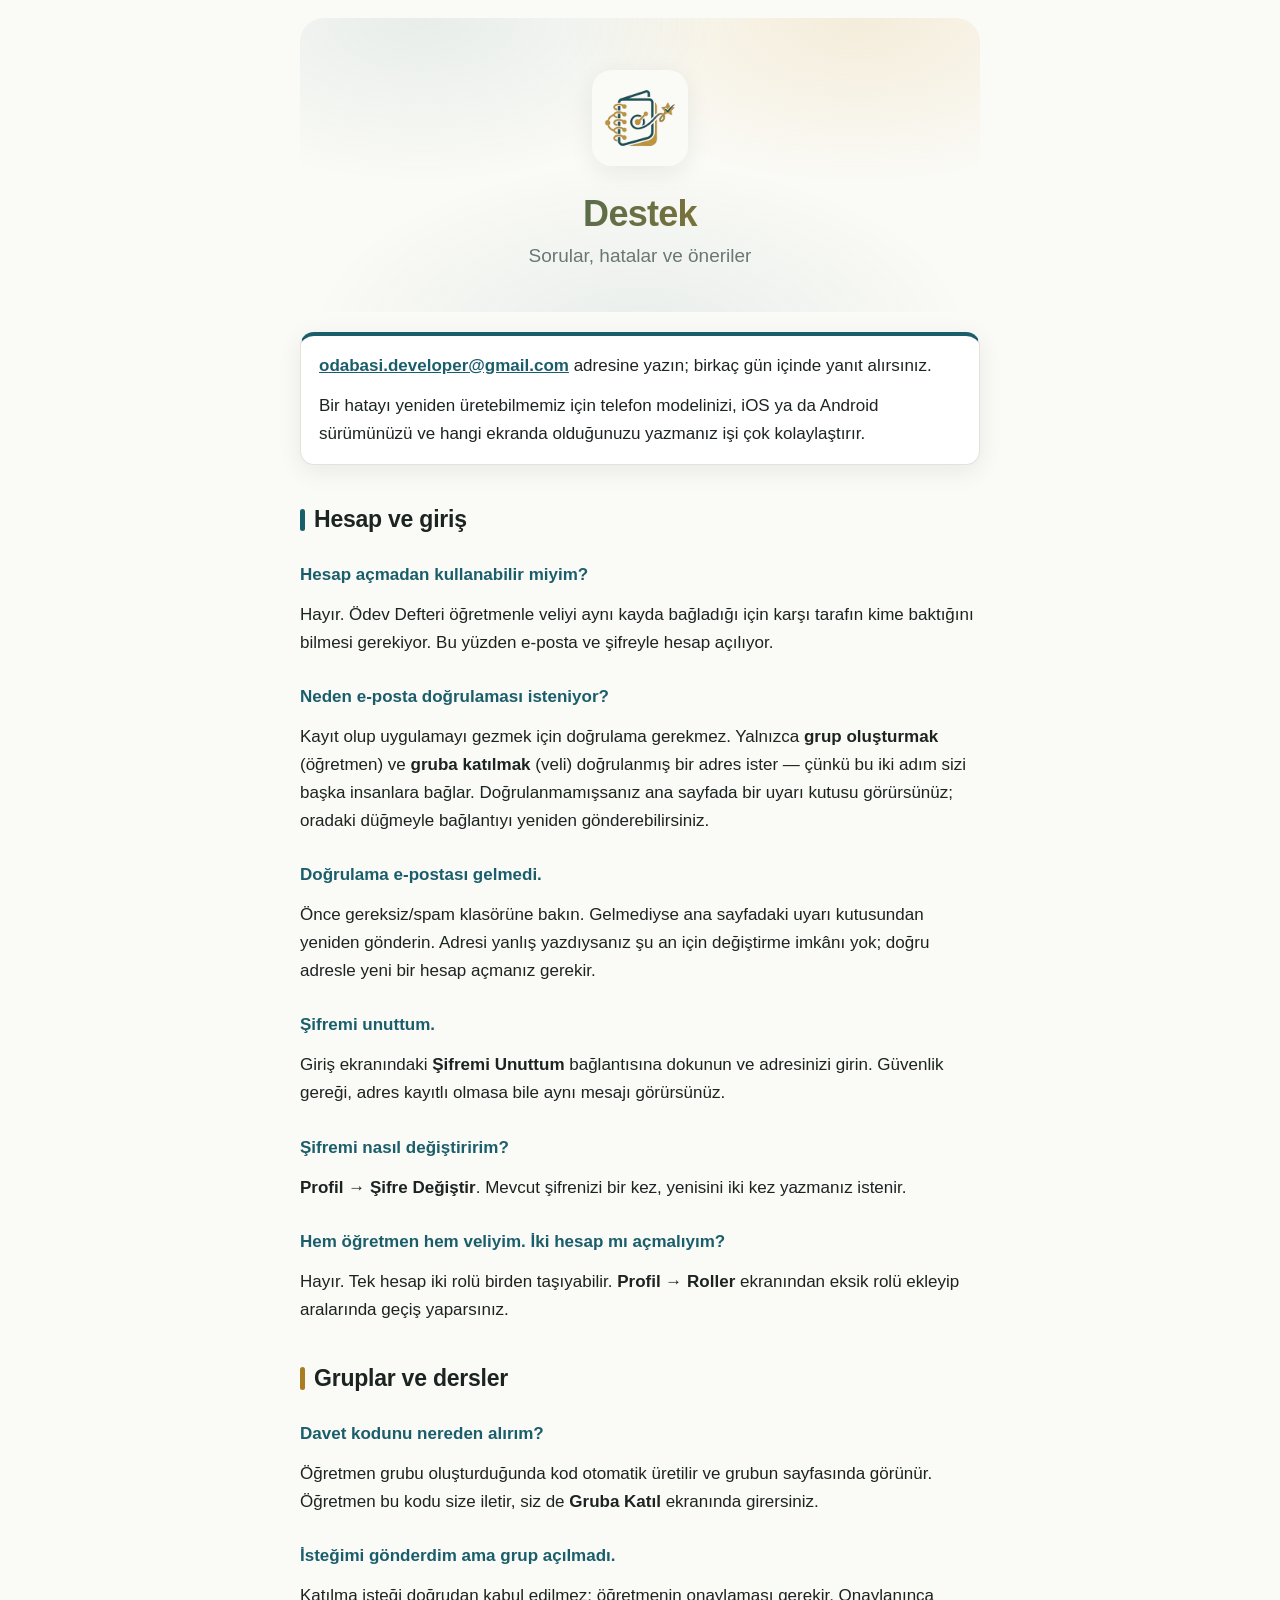
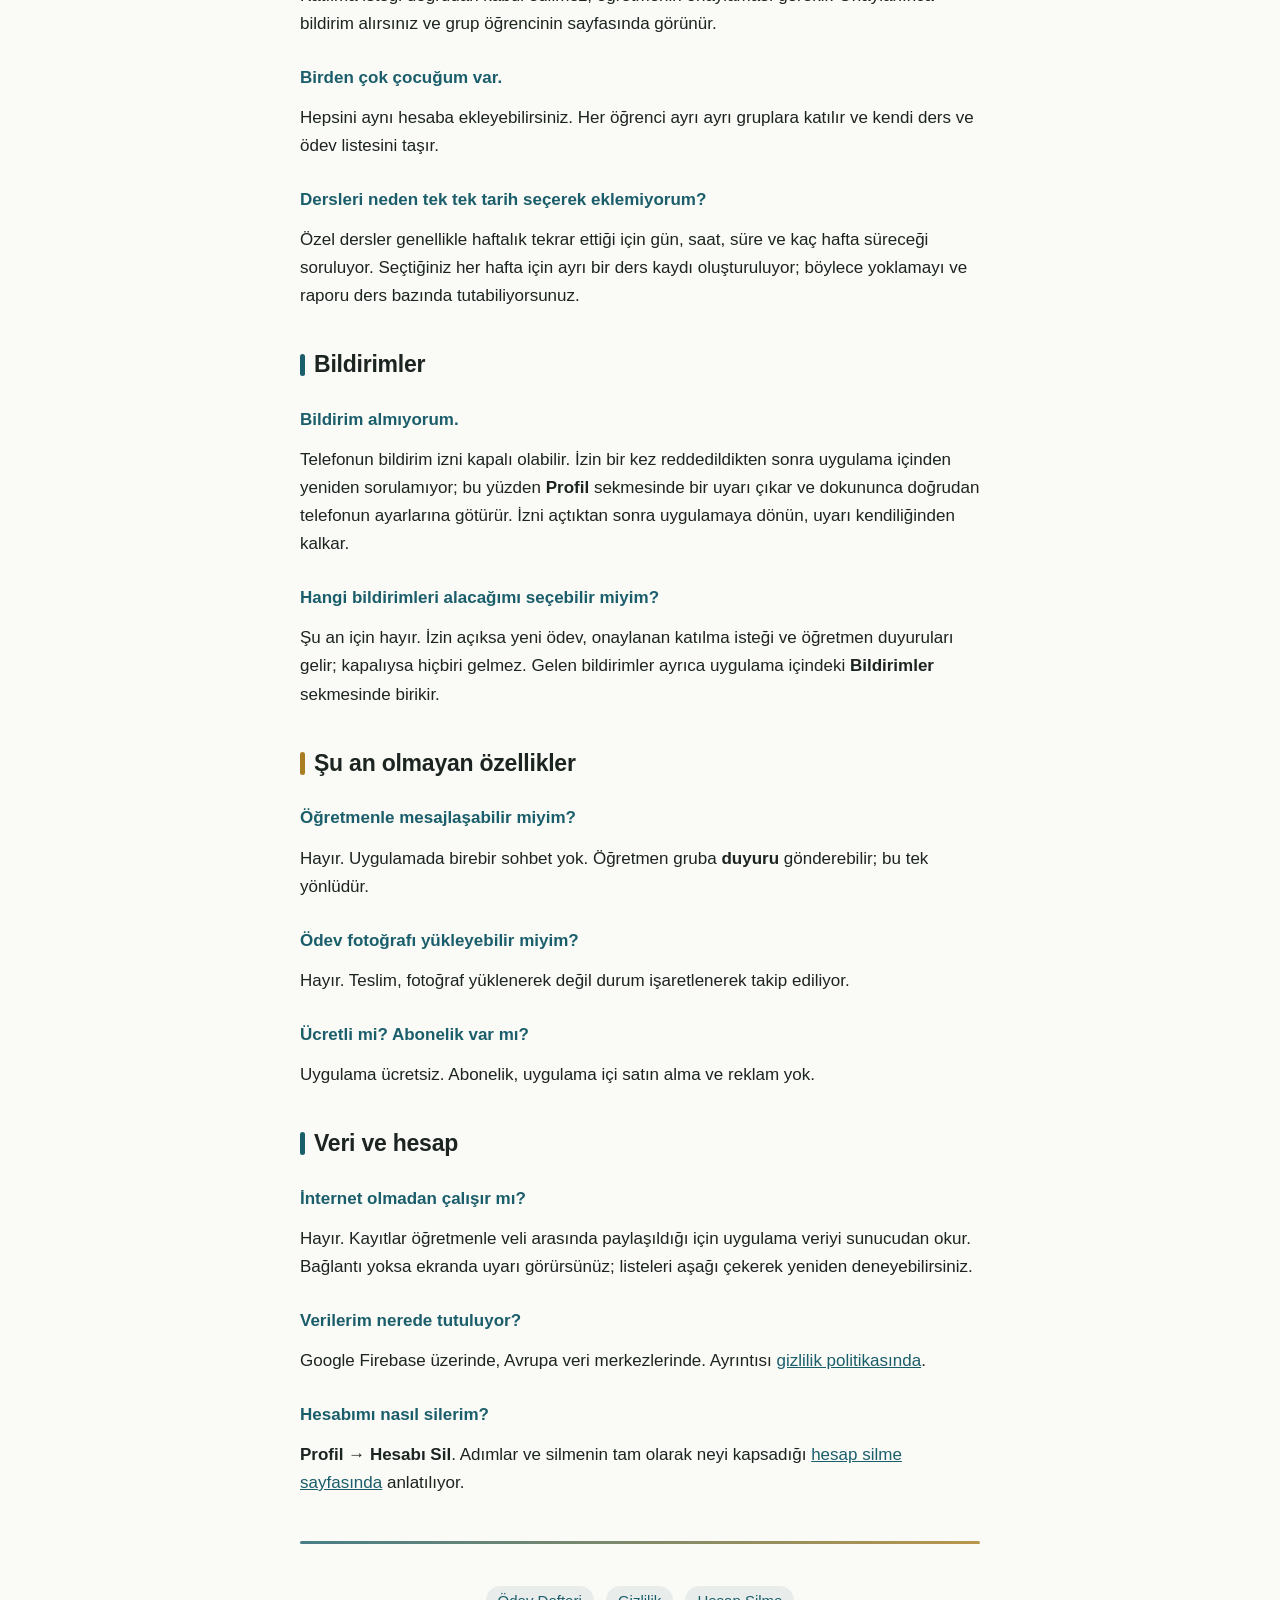
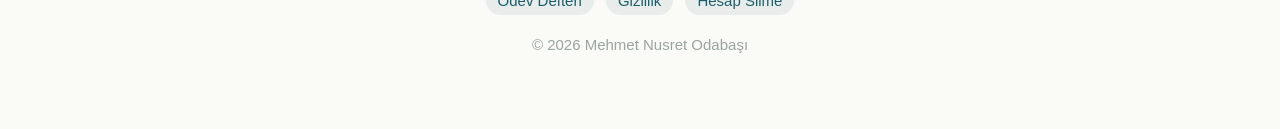
==== destek/index.html @ 672373b9 "Tanıtım, destek ve gizlilik sayfalarını kur Mağaza başvurusunun istediği destek, gizlilik politikası" ====
<!DOCTYPE html>
<html lang="tr">
<head>
<meta charset="utf-8">
<meta name="viewport" content="width=device-width, initial-scale=1">
<title>Ödev Defteri — Destek</title>
<meta name="description" content="Ödev Defteri için sık sorulan sorular ve iletişim.">
<link rel="icon" href="../assets/logo.png">
<link rel="stylesheet" href="../assets/style.css">
</head>
<body>
<div class="wrap">

<header>
  <img src="../assets/logo.png" alt="Ödev Defteri">
  <h1>Destek</h1>
  <p class="tagline">Sorular, hatalar ve öneriler</p>
</header>

<div class="contact">
  <p><a href="mailto:odabasi.developer@gmail.com">odabasi.developer@gmail.com</a>
  adresine yazın; birkaç gün içinde yanıt alırsınız.</p>
  <p>Bir hatayı yeniden üretebilmemiz için telefon modelinizi, iOS ya da Android
  sürümünüzü ve hangi ekranda olduğunuzu yazmanız işi çok kolaylaştırır.</p>
</div>

<h2>Hesap ve giriş</h2>

<h3>Hesap açmadan kullanabilir miyim?</h3>
<p>Hayır. Ödev Defteri öğretmenle veliyi aynı kayda bağladığı için karşı tarafın kime
baktığını bilmesi gerekiyor. Bu yüzden e-posta ve şifreyle hesap açılıyor.</p>

<h3>Neden e-posta doğrulaması isteniyor?</h3>
<p>Kayıt olup uygulamayı gezmek için doğrulama gerekmez. Yalnızca <b>grup oluşturmak</b>
(öğretmen) ve <b>gruba katılmak</b> (veli) doğrulanmış bir adres ister — çünkü bu iki
adım sizi başka insanlara bağlar. Doğrulanmamışsanız ana sayfada bir uyarı kutusu
görürsünüz; oradaki düğmeyle bağlantıyı yeniden gönderebilirsiniz.</p>

<h3>Doğrulama e-postası gelmedi.</h3>
<p>Önce gereksiz/spam klasörüne bakın. Gelmediyse ana sayfadaki uyarı kutusundan
yeniden gönderin. Adresi yanlış yazdıysanız şu an için değiştirme imkânı yok; doğru
adresle yeni bir hesap açmanız gerekir.</p>

<h3>Şifremi unuttum.</h3>
<p>Giriş ekranındaki <b>Şifremi Unuttum</b> bağlantısına dokunun ve adresinizi girin.
Güvenlik gereği, adres kayıtlı olmasa bile aynı mesajı görürsünüz.</p>

<h3>Şifremi nasıl değiştiririm?</h3>
<p><b>Profil → Şifre Değiştir</b>. Mevcut şifrenizi bir kez, yenisini iki kez
yazmanız istenir.</p>

<h3>Hem öğretmen hem veliyim. İki hesap mı açmalıyım?</h3>
<p>Hayır. Tek hesap iki rolü birden taşıyabilir. <b>Profil → Roller</b> ekranından
eksik rolü ekleyip aralarında geçiş yaparsınız.</p>

<h2>Gruplar ve dersler</h2>

<h3>Davet kodunu nereden alırım?</h3>
<p>Öğretmen grubu oluşturduğunda kod otomatik üretilir ve grubun sayfasında görünür.
Öğretmen bu kodu size iletir, siz de <b>Gruba Katıl</b> ekranında girersiniz.</p>

<h3>İsteğimi gönderdim ama grup açılmadı.</h3>
<p>Katılma isteği doğrudan kabul edilmez; öğretmenin onaylaması gerekir. Onaylanınca
bildirim alırsınız ve grup öğrencinin sayfasında görünür.</p>

<h3>Birden çok çocuğum var.</h3>
<p>Hepsini aynı hesaba ekleyebilirsiniz. Her öğrenci ayrı ayrı gruplara katılır ve
kendi ders ve ödev listesini taşır.</p>

<h3>Dersleri neden tek tek tarih seçerek eklemiyorum?</h3>
<p>Özel dersler genellikle haftalık tekrar ettiği için gün, saat, süre ve kaç hafta
süreceği soruluyor. Seçtiğiniz her hafta için ayrı bir ders kaydı oluşturuluyor;
böylece yoklamayı ve raporu ders bazında tutabiliyorsunuz.</p>

<h2>Bildirimler</h2>

<h3>Bildirim almıyorum.</h3>
<p>Telefonun bildirim izni kapalı olabilir. İzin bir kez reddedildikten sonra
uygulama içinden yeniden sorulamıyor; bu yüzden <b>Profil</b> sekmesinde bir uyarı
çıkar ve dokununca doğrudan telefonun ayarlarına götürür. İzni açtıktan sonra
uygulamaya dönün, uyarı kendiliğinden kalkar.</p>

<h3>Hangi bildirimleri alacağımı seçebilir miyim?</h3>
<p>Şu an için hayır. İzin açıksa yeni ödev, onaylanan katılma isteği ve öğretmen
duyuruları gelir; kapalıysa hiçbiri gelmez. Gelen bildirimler ayrıca uygulama içindeki
<b>Bildirimler</b> sekmesinde birikir.</p>

<h2>Şu an olmayan özellikler</h2>

<h3>Öğretmenle mesajlaşabilir miyim?</h3>
<p>Hayır. Uygulamada birebir sohbet yok. Öğretmen gruba <b>duyuru</b> gönderebilir;
bu tek yönlüdür.</p>

<h3>Ödev fotoğrafı yükleyebilir miyim?</h3>
<p>Hayır. Teslim, fotoğraf yüklenerek değil durum işaretlenerek takip ediliyor.</p>

<h3>Ücretli mi? Abonelik var mı?</h3>
<p>Uygulama ücretsiz. Abonelik, uygulama içi satın alma ve reklam yok.</p>

<h2>Veri ve hesap</h2>

<h3>İnternet olmadan çalışır mı?</h3>
<p>Hayır. Kayıtlar öğretmenle veli arasında paylaşıldığı için uygulama veriyi
sunucudan okur. Bağlantı yoksa ekranda uyarı görürsünüz; listeleri aşağı çekerek
yeniden deneyebilirsiniz.</p>

<h3>Verilerim nerede tutuluyor?</h3>
<p>Google Firebase üzerinde, Avrupa veri merkezlerinde. Ayrıntısı
<a href="../gizlilik/">gizlilik politikasında</a>.</p>

<h3>Hesabımı nasıl silerim?</h3>
<p><b>Profil → Hesabı Sil</b>. Adımlar ve silmenin tam olarak neyi kapsadığı
<a href="../hesap-silme/">hesap silme sayfasında</a> anlatılıyor.</p>

<hr>
<footer>
  <a href="../">Ödev Defteri</a>
  <a href="../gizlilik/">Gizlilik</a>
  <a href="../hesap-silme/">Hesap Silme</a>
  <div class="copyright">© 2026 Mehmet Nusret Odabaşı</div>
</footer>

</div>
</body>
</html>
---- assets/style.css ----
/* Her sayfanin paylastigi stil dosyasi. Palet uygulamadan aliniyor:
   kirik beyaz zemin uzerine koyu teal, vurgu olarak altin sarisi —
   ikisi de logodan gelen marka renkleri.

   Once telefon: temel kurallar dar ekrani hedefler, medya sorgulari
   yalnizca genis ekrani ferahlatir ve koyu temaya uyarlar. */

:root {
  --ink: #1c2421;
  --ink-soft: #6b7772;
  --ink-faint: #9aa5a0;
  --ground: #fafaf6;
  --card: #ffffff;
  --line: #e4e3da;

  --teal: #1b5e6b;
  --gold: #a97d22;

  /* Ayni iki renk dusuk saydamlikta; kart ve rozet dolgulari icin. */
  --teal-tint: #1b5e6b14;
  --gold-tint: #d8a43c26;

  --shadow: 0 6px 24px rgb(28 36 33 / 0.08);
}

@media (prefers-color-scheme: dark) {
  :root {
    --ink: #eceeed;
    --ink-soft: #aab4b0;
    --ink-faint: #85908c;
    --ground: #0e1614;
    --card: #18211f;
    --line: #2c3734;

    /* Koyu zeminde marka renkleri okunmuyor; ayni tonun acigi kullanilir. */
    --teal: #7cc0cc;
    --gold: #e8be68;

    --teal-tint: #7cc0cc1f;
    --gold-tint: #e8be681f;

    --shadow: 0 6px 24px rgb(0 0 0 / 0.35);
  }
}

* { box-sizing: border-box; }

body {
  margin: 0;
  padding: 0 18px 64px;
  background: var(--ground);
  color: var(--ink);
  font: 17px/1.65 -apple-system, BlinkMacSystemFont, "Segoe UI", Roboto, Helvetica, Arial, sans-serif;
  -webkit-text-size-adjust: 100%;
  overflow-wrap: break-word;
}

img { max-width: 100%; }

.wrap { max-width: 680px; margin: 0 auto; }

/* Baslik — iki marka rengini tasiyan yumusak bir bant */

header {
  position: relative;
  margin: 18px 0 8px;
  padding: 40px 20px 32px;
  text-align: center;
  border-radius: 24px;
  background:
    radial-gradient(62% 80% at 18% 0%, var(--teal-tint), transparent 70%),
    radial-gradient(62% 80% at 82% 0%, var(--gold-tint), transparent 70%),
    radial-gradient(70% 90% at 50% 112%, var(--teal-tint), transparent 70%);
}

header img {
  width: 84px;
  height: 84px;
  border-radius: 20px;
  box-shadow: var(--shadow);
}

h1 {
  margin: 18px 0 6px;
  font-size: clamp(28px, 8vw, 36px);
  line-height: 1.15;
  letter-spacing: -0.02em;
  background: linear-gradient(100deg, var(--teal), var(--gold) 90%);
  -webkit-background-clip: text;
  background-clip: text;
  color: transparent;
}

.tagline {
  margin: 0;
  color: var(--ink-soft);
  font-size: clamp(16px, 4.4vw, 19px);
}

/* Bolum basliklari — teal ve altin arasinda donen renkli cubuk */

h2 {
  position: relative;
  margin: 40px 0 12px;
  padding-left: 14px;
  font-size: clamp(20px, 5.4vw, 23px);
  line-height: 1.3;
  letter-spacing: -0.01em;
}

h2::before {
  content: "";
  position: absolute;
  left: 0;
  top: 0.16em;
  bottom: 0.16em;
  width: 5px;
  border-radius: 3px;
  background: var(--teal);
}

h2:nth-of-type(even)::before { background: var(--gold); }

/* Basligin altinda renkli bir kart listesi varsa cubuk kendiliginden
   donen renge degil o listenin rengine uymali; yoksa ogretmen bolumunun
   basligi altin, kartlari teal olup birbirini tutmuyor. */
h2.teal::before { background: var(--teal); }
h2.gold::before { background: var(--gold); }

h3 {
  margin: 26px 0 4px;
  font-size: 17px;
  color: var(--teal);
}

p { margin: 12px 0; }

a { color: var(--teal); }

hr {
  margin: 44px 0 0;
  border: 0;
  height: 3px;
  border-radius: 2px;
  background: linear-gradient(90deg, var(--teal), var(--gold));
  opacity: 0.8;
}

/* Rol ve ozellik kartlari — her satirin basinda numarali rozet */

.steps {
  list-style: none;
  margin: 18px 0;
  padding: 0;
  counter-reset: step;
}

.steps li {
  position: relative;
  counter-increment: step;
  background: var(--card);
  border: 1px solid var(--line);
  border-left: 5px solid var(--teal);
  border-radius: 14px;
  padding: 14px 16px 14px 56px;
  margin-bottom: 10px;
  box-shadow: var(--shadow);
}

.steps li::before {
  content: counter(step);
  position: absolute;
  left: 14px;
  top: 15px;
  width: 28px;
  height: 28px;
  border-radius: 50%;
  display: grid;
  place-items: center;
  font-size: 14px;
  font-weight: 700;
  color: var(--teal);
  background: var(--teal-tint);
}

.steps b { display: block; font-size: 17px; color: var(--teal); }

.steps span { color: var(--ink-soft); font-size: 15px; }

/* Altin varyant: veli tarafi, ogretmen tarafindan ayrilsin diye. */

.steps.gold li { border-left-color: var(--gold); }
.steps.gold li::before { color: var(--gold); background: var(--gold-tint); }
.steps.gold b { color: var(--gold); }

/* Duz madde listeleri — isaretler iki marka rengi arasinda doner */

ul.plain { padding-left: 22px; }

ul.plain li { margin: 7px 0; }

ul.plain li::marker { color: var(--teal); font-size: 1.1em; }
ul.plain li:nth-child(even)::marker { color: var(--gold); }

/* Iletisim ve uyari kutusu */

.contact {
  background: var(--card);
  border: 1px solid var(--line);
  border-top: 4px solid var(--teal);
  border-radius: 14px;
  padding: 16px 18px;
  margin: 20px 0;
  box-shadow: var(--shadow);
}

.contact.warn { border-top-color: var(--gold); }

.contact p:first-child { margin-top: 0; }
.contact p:last-child { margin-bottom: 0; }
.contact a { font-weight: 600; }

/* Politika basligi altindaki yururluk satiri */

.meta {
  display: inline-block;
  margin: 6px 0 0;
  padding: 5px 12px;
  border-radius: 999px;
  background: var(--teal-tint);
  color: var(--ink-soft);
  font-size: 14px;
  line-height: 1.5;
}

/* Alt bilgi */

footer {
  margin-top: 22px;
  padding-top: 18px;
  color: var(--ink-faint);
  font-size: 15px;
  line-height: 2.2;
  text-align: center;
}

footer a {
  margin: 0 4px;
  padding: 6px 12px;
  border-radius: 999px;
  background: var(--teal-tint);
  color: var(--teal);
  text-decoration: none;
  white-space: nowrap;
}

footer a:hover { text-decoration: underline; }

footer .copyright { margin-top: 16px; line-height: 1.6; }

/* Genis ekranlar */

@media (min-width: 560px) {
  body { padding: 0 24px 72px; }
  header { padding: 52px 24px 40px; }
  header img { width: 96px; height: 96px; }
  .steps li { padding-right: 20px; }
}
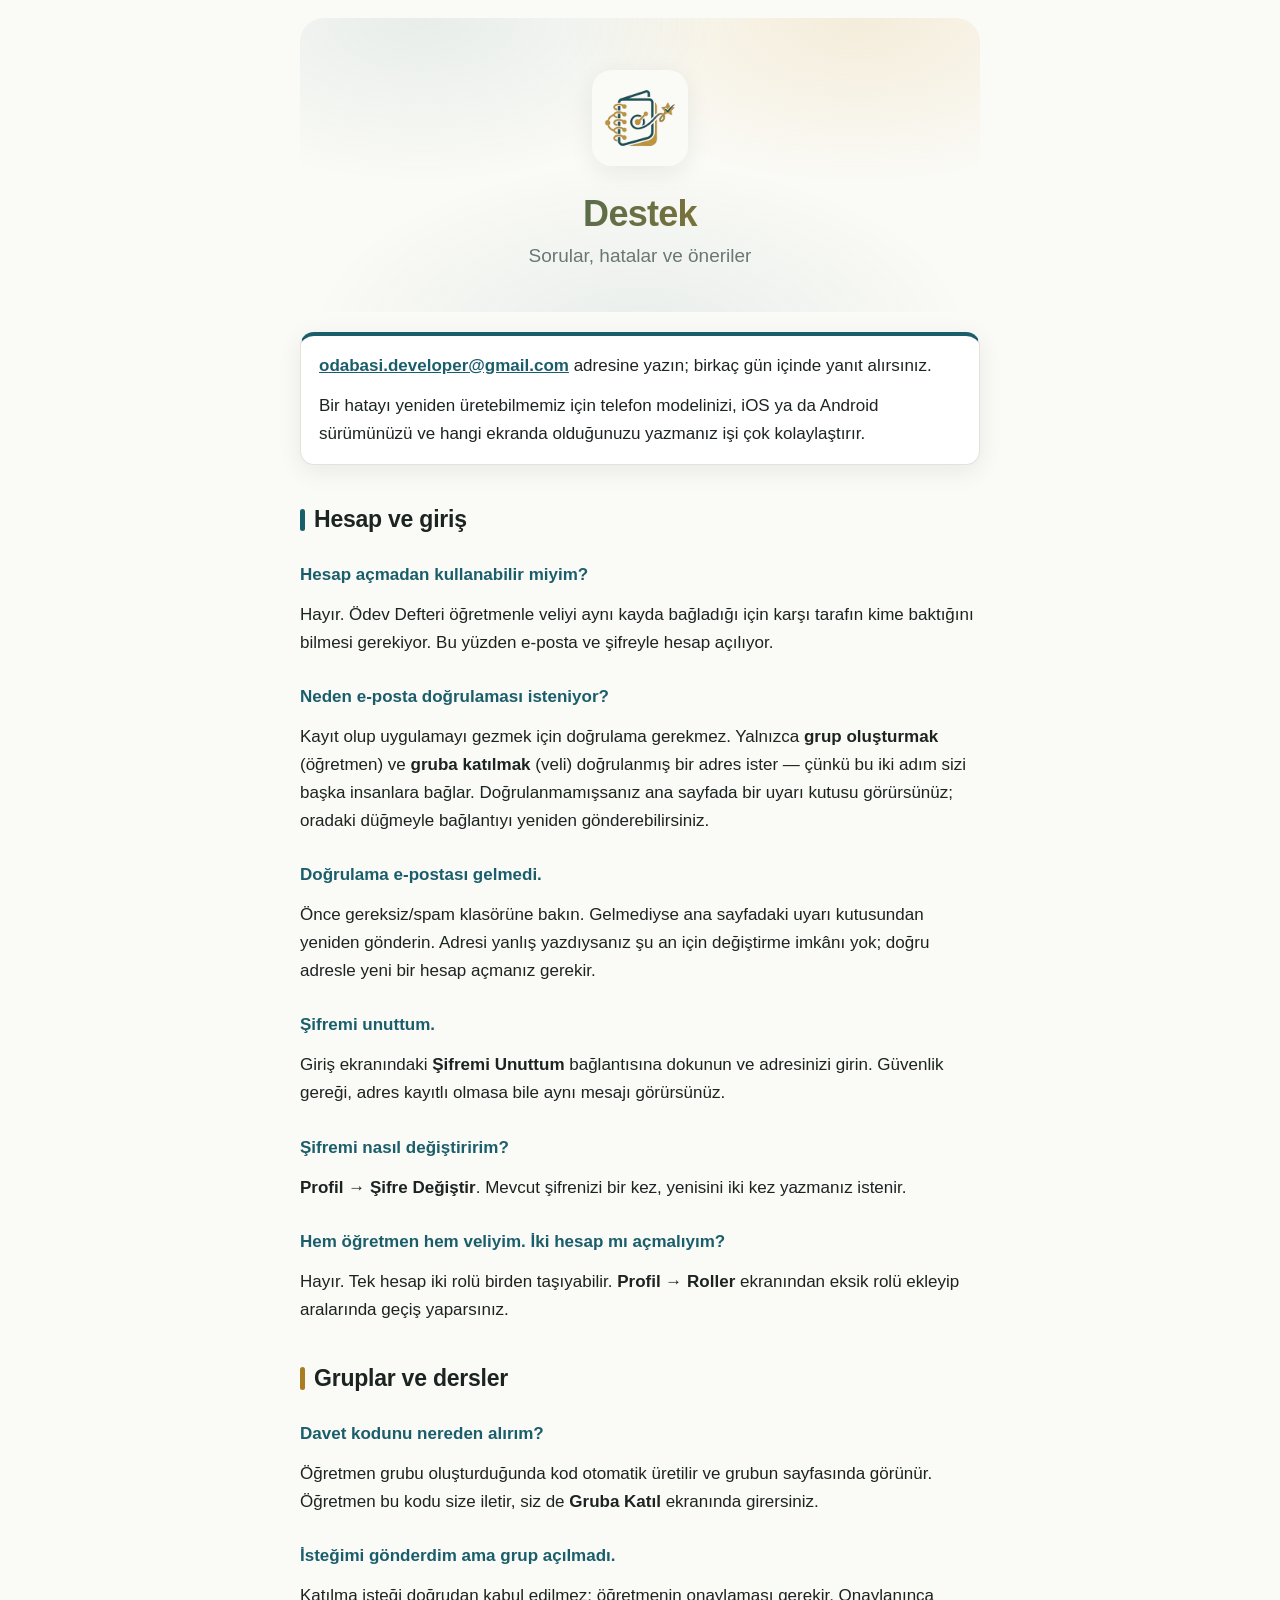
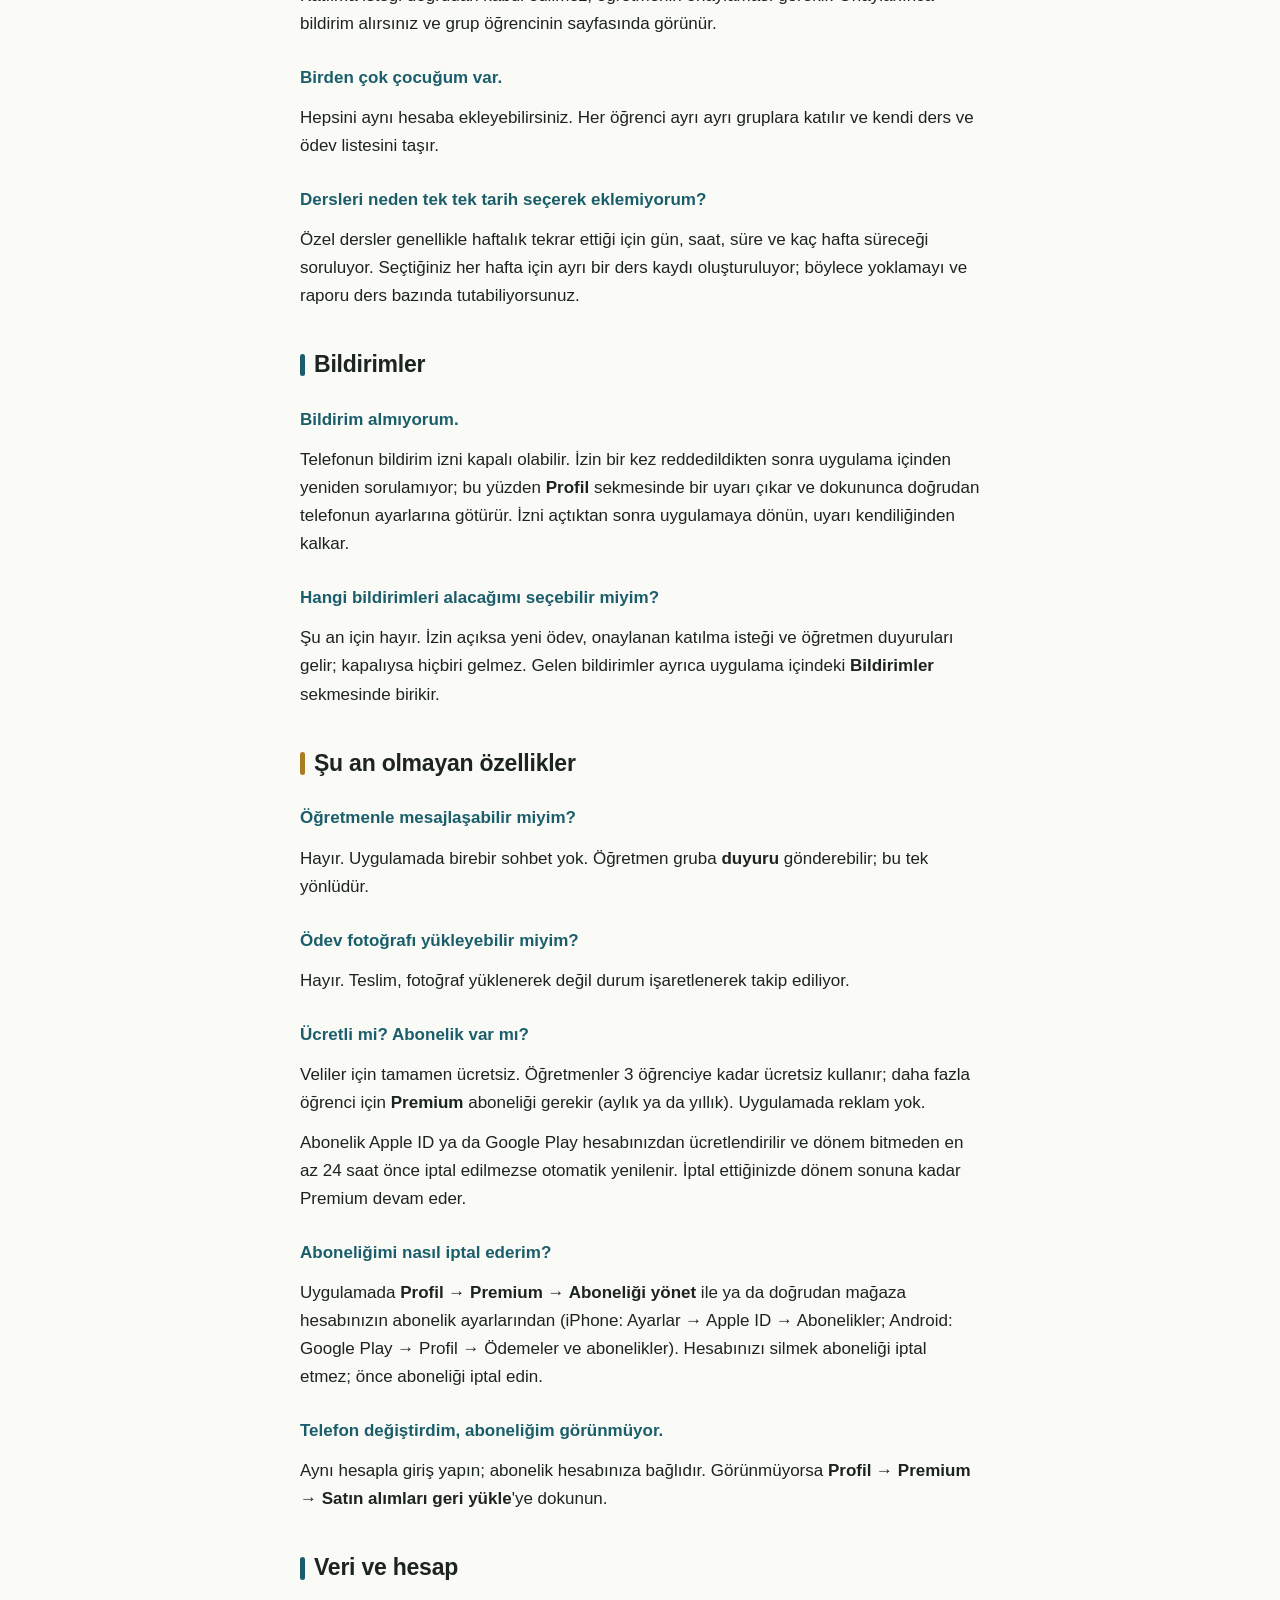
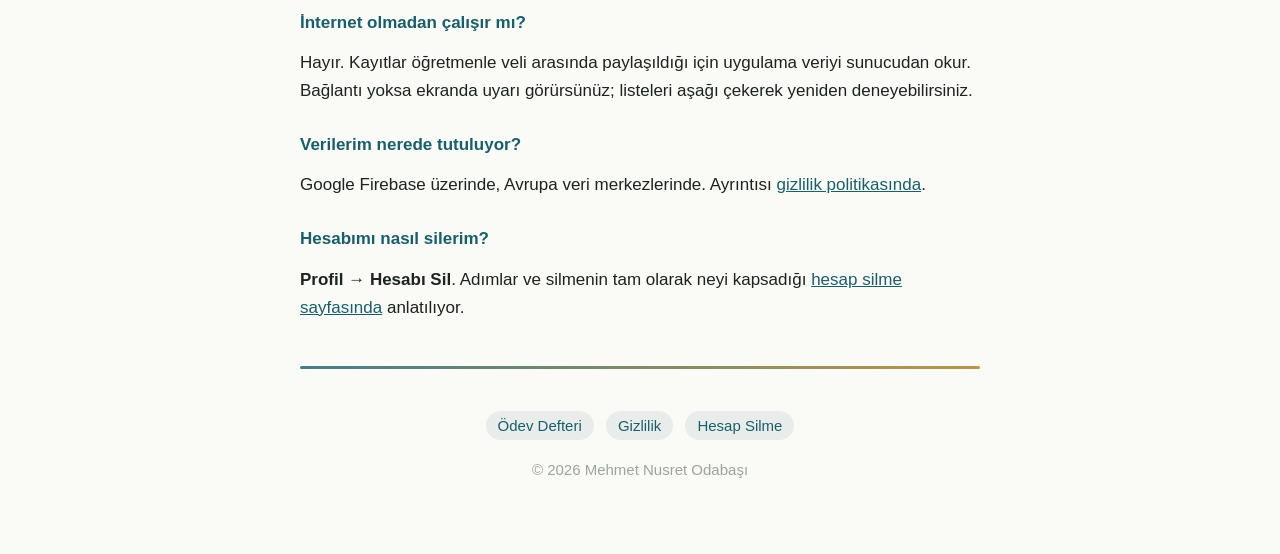
==== commit d8505c42: "Siteyi Premium aboneliğe göre güncelle Tanıtım ve destek sayfaları "abonelik yok" diyordu; gizlilik " ====
--- a/destek/index.html
+++ b/destek/index.html
@@ -95,7 +95,22 @@
 <p>Hayır. Teslim, fotoğraf yüklenerek değil durum işaretlenerek takip ediliyor.</p>
 
 <h3>Ücretli mi? Abonelik var mı?</h3>
-<p>Uygulama ücretsiz. Abonelik, uygulama içi satın alma ve reklam yok.</p>
+<p>Veliler için tamamen ücretsiz. Öğretmenler 3 öğrenciye kadar ücretsiz kullanır;
+daha fazla öğrenci için <b>Premium</b> aboneliği gerekir (aylık ya da yıllık). Uygulamada
+reklam yok.</p>
+<p>Abonelik Apple ID ya da Google Play hesabınızdan ücretlendirilir ve dönem bitmeden
+en az 24 saat önce iptal edilmezse otomatik yenilenir. İptal ettiğinizde dönem sonuna
+kadar Premium devam eder.</p>
+
+<h3>Aboneliğimi nasıl iptal ederim?</h3>
+<p>Uygulamada <b>Profil → Premium → Aboneliği yönet</b> ile ya da doğrudan mağaza
+hesabınızın abonelik ayarlarından (iPhone: Ayarlar → Apple ID → Abonelikler; Android:
+Google Play → Profil → Ödemeler ve abonelikler). Hesabınızı silmek aboneliği iptal
+etmez; önce aboneliği iptal edin.</p>
+
+<h3>Telefon değiştirdim, aboneliğim görünmüyor.</h3>
+<p>Aynı hesapla giriş yapın; abonelik hesabınıza bağlıdır. Görünmüyorsa
+<b>Profil → Premium → Satın alımları geri yükle</b>'ye dokunun.</p>
 
 <h2>Veri ve hesap</h2>
 
